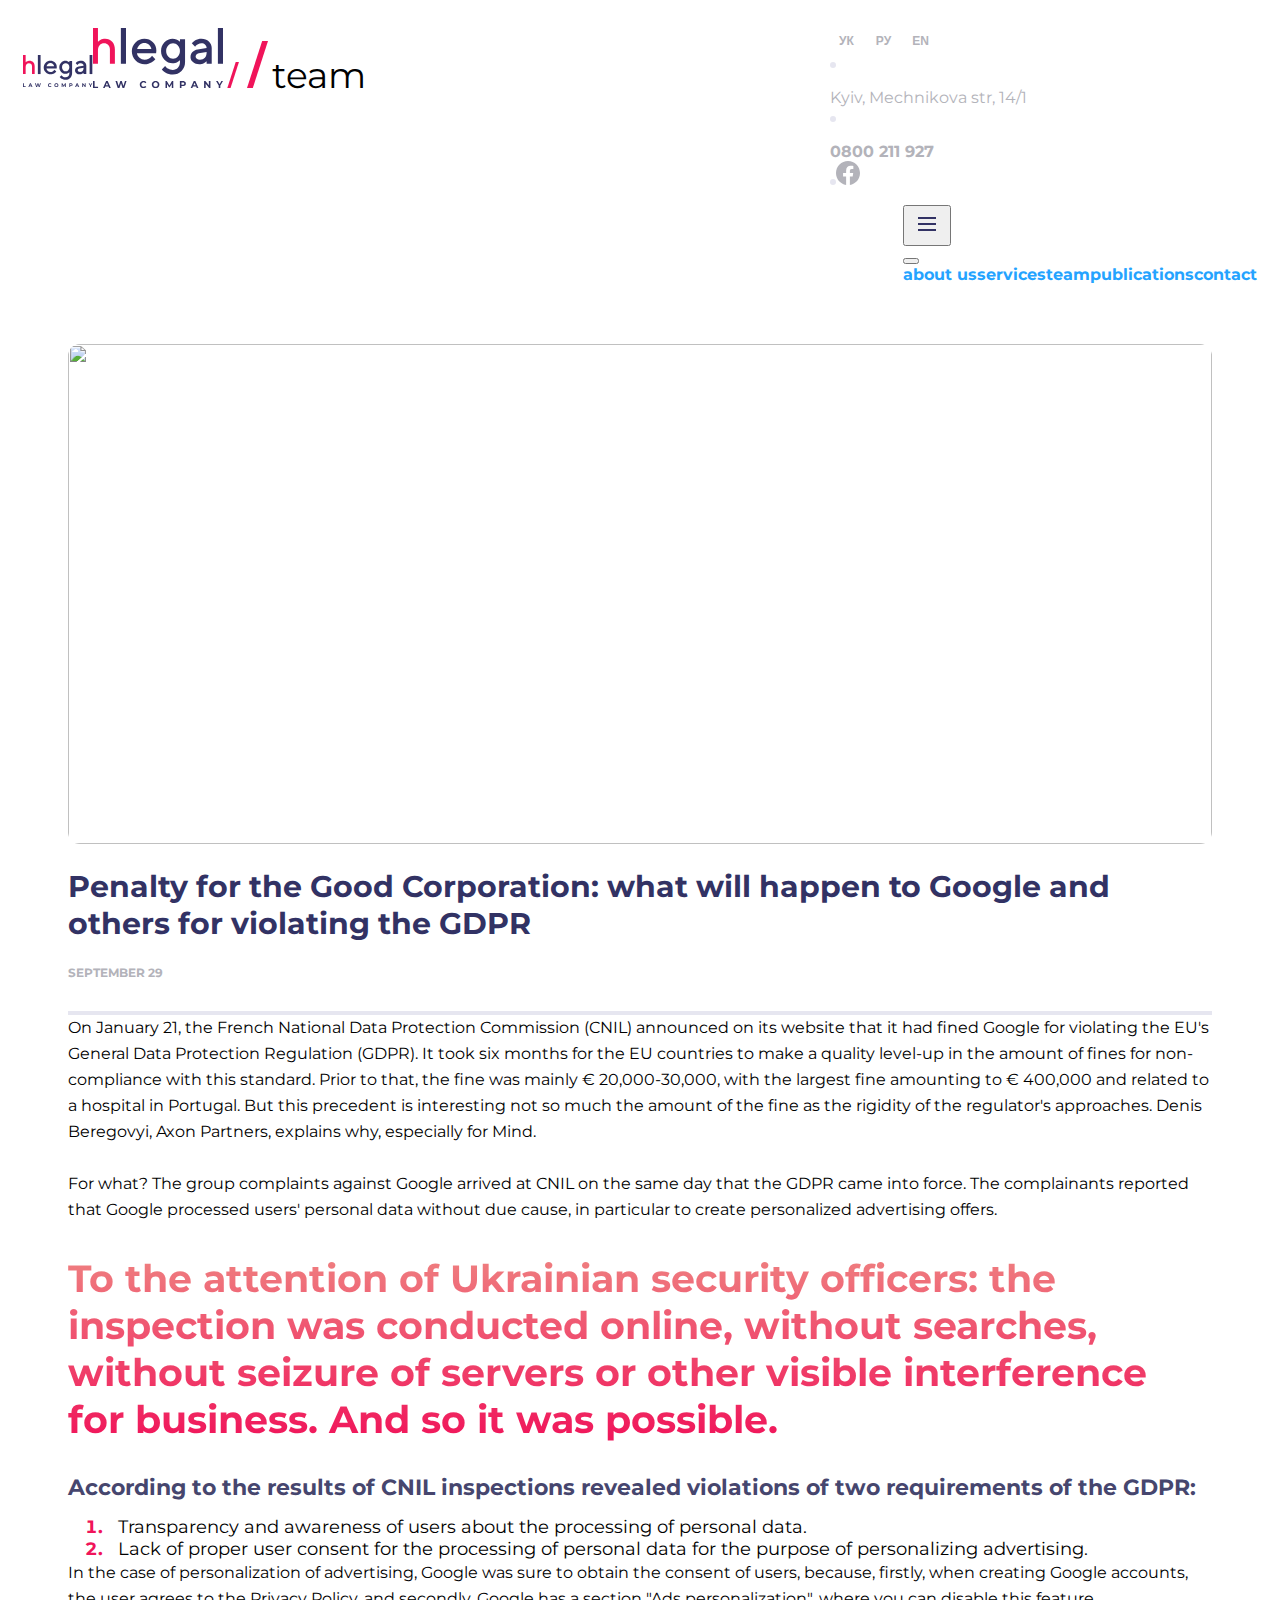
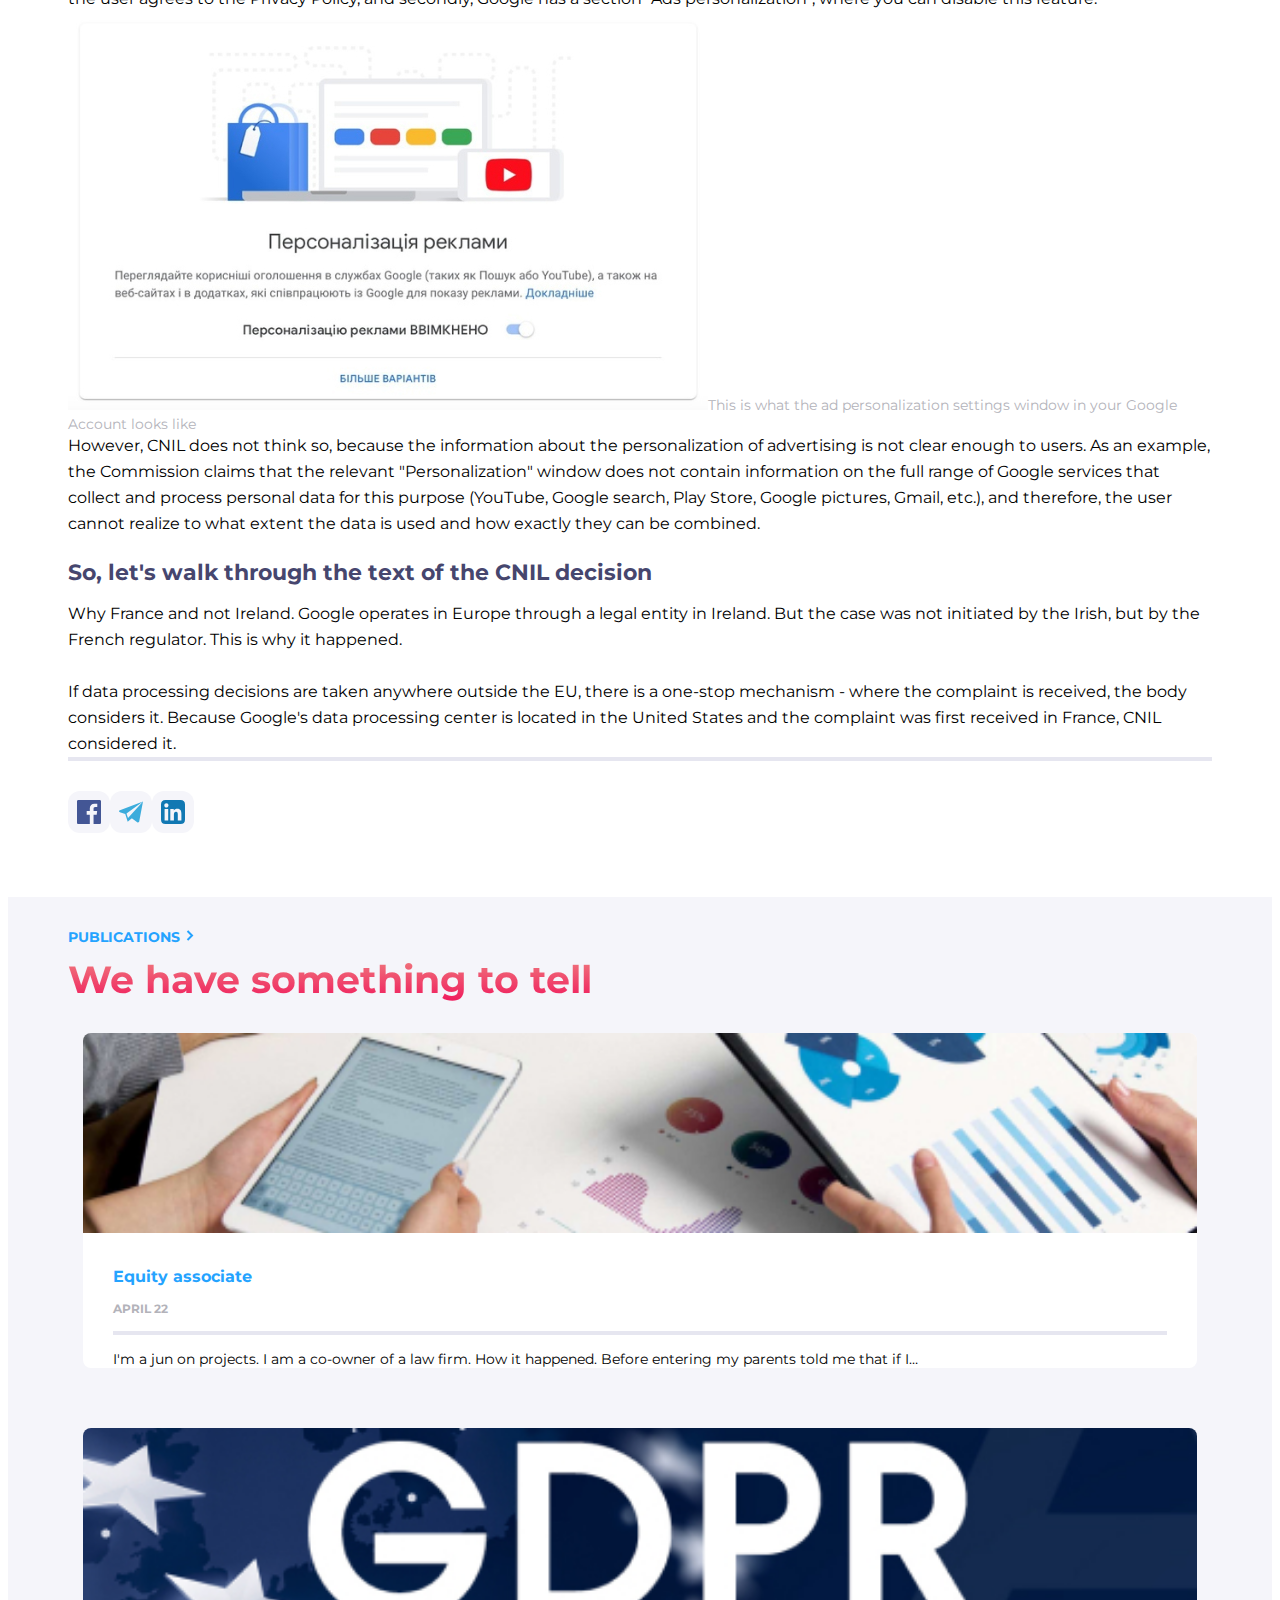
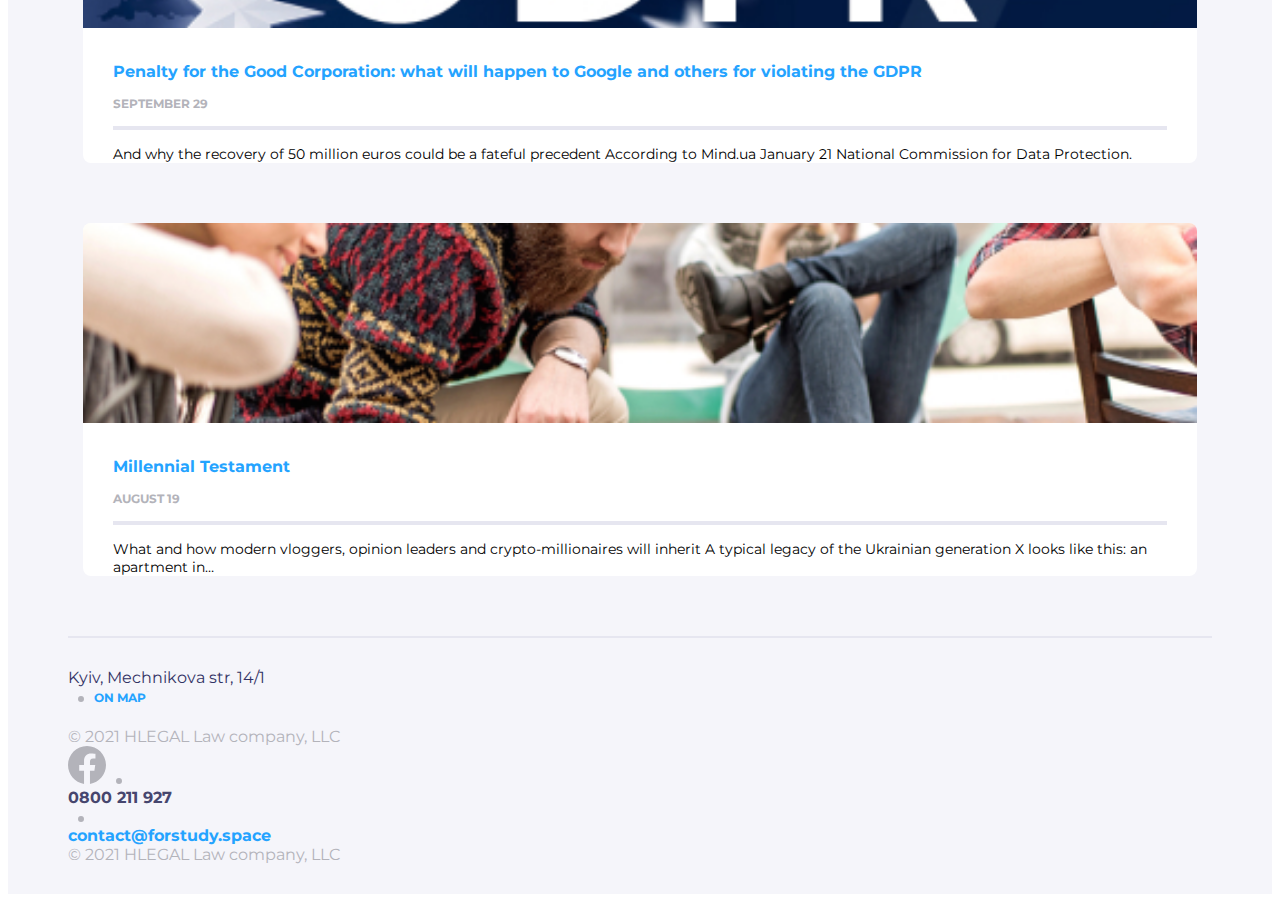
==== pages/publications_entry.html @ 4720d757 "1" ====
<!DOCTYPE html>
<html lang="en">
  <head>
    <meta charset="UTF-8">
    <meta http-equiv="X-UA-Compatible" content="IE=edge">
    <meta name="viewport" content="width=device-width, initial-scale=1.0">
    <title>Publications</title>
    <link href="https://cdn.jsdelivr.net/npm/bootstrap@5.3.0-alpha1/dist/css/bootstrap.min.css" rel="stylesheet" integrity="sha384-GLhlTQ8iRABdZLl6O3oVMWSktQOp6b7In1Zl3/Jr59b6EGGoI1aFkw7cmDA6j6gD" crossorigin="anonymous">
    <link rel="stylesheet" href="../styles/publications.min.css">
  </head>
  <body>
    <header class="main-section__header">
      <div class="container-header">
        <div class="header-grid">
          <div class="header-grid__logo d-flex align-items-start"><a href="../index.html"> <img class="d-md-none" src="../assets/header/svg/Logo_bright-small.svg" alt=""><img class="d-none d-md-block" src="../assets/header/svg/Logo_bright.svg" alt=""></a><img class="main-section__header-slash d-md-none" src="../assets/header/svg/Slash_small.svg" alt=""><img class="main-section__header-slash d-none d-md-block" src="../assets/header/svg/Slash.svg" alt=""><span class="header-current">team</span></div>
          <div class="header-grid__info d-flex align-items-center justify-content-between justify-content-md-center">
            <div class="button-container">
              <button class="lang_type">Ук</button>
              <button class="lang_type">Ру</button>
              <button class="lang_type">En</button>
            </div><span class="dot-separator d-none d-md-inline-block"></span>
            <p class="adress d-none d-md-inline-block">Kyiv, Mechnikova str, 14/1</p><span class="dot-separator d-none d-md-inline-block"></span>
            <p class="telephone">0800 211 927</p><span class="dot-separator d-none d-md-inline-block"></span><a class="fb-link d-none d-md-inline-block" href="#">
              <svg width="24" height="24" viewbox="0 0 24 24" fill="none" xmlns="http://www.w3.org/2000/svg">
                <g clip-path="url(#clip0_22721_6686)">
                  <path class="fb-link__hover" d="M24 12.0733C24 5.40541 18.6274 0 12 0C5.37258 0 0 5.40541 0 12.0733C0 18.0995 4.38823 23.0943 10.125 24V15.5633H7.07813V12.0733H10.125V9.41343C10.125 6.38755 11.9165 4.71615 14.6576 4.71615C15.9705 4.71615 17.3438 4.95195 17.3438 4.95195V7.92313H15.8306C14.3399 7.92313 13.875 8.85379 13.875 9.80857V12.0733H17.2031L16.6711 15.5633H13.875V24C19.6118 23.0943 24 18.0995 24 12.0733Z" fill="#B3B3BA"></path>
                </g>
                <defs>
                  <clippath id="clip0_22721_6686">
                    <rect width="24" height="24" fill="white"></rect>
                  </clippath>
                </defs>
              </svg></a>
          </div>
          <nav class="header-grid__nav d-flex justify-content-md-start">
            <button class="btn d-md-none" type="button" data-bs-toggle="offcanvas" data-bs-target="#offcanvasResponsive" aria-controls="offcanvasResponsive"><img class="hamburger-button" src="../assets/header/svg/Hamburger.svg" alt=""></button>
            <div class="offcanvas-md offcanvas-bottom offcanvas-styling" id="offcanvasResponsive" tabindex="-1" aria-labelledby="offcanvasResponsiveLabel">
              <div class="offcanvas-header justify-content-end">
                <button class="btn-close" type="button" data-bs-dismiss="offcanvas" data-bs-target="#offcanvasResponsive" aria-label="Close"></button>
              </div>
              <div class="offcanvas-body d-flex flex-column flex-md-row offcanvas-styling__body"><a class="nav-bar__link" href="./about.html">about us</a><a class="nav-bar__link" href="./services.html">services</a><a class="nav-bar__link" href="./team.html">team</a><a class="nav-bar__link" href="./publications.html">publications</a><a class="nav-bar__link" href="./contact.html">contact</a></div>
            </div>
          </nav>
        </div>
      </div>
    </header>
    <main class="main-article d-flex flex-column align-items-center"><img class="main-article__img" src="../assets/publication_page/entry_page/img/cover.jpg" alt="">
      <div class="main-article__head">
        <h1 class="main-article__head-adaptive">Penalty for the Good Corporation: what will happen to Google and others for violating the GDPR</h1><span class="main-article__head-date">september 29</span>
      </div>
      <p class="p">On January 21, the French National Data Protection Commission (CNIL) announced on its website that it had fined Google for violating the EU's General Data Protection Regulation (GDPR). It took six months for the EU countries to make a quality level-up in the amount of fines for non-compliance with this standard. Prior to that, the fine was mainly € 20,000-30,000, with the largest fine amounting to € 400,000 and related to a hospital in Portugal. But this precedent is interesting not so much the amount of the fine as the rigidity of the regulator's approaches. Denis Beregovyi, Axon Partners, explains why, especially for Mind.<br><br>For what? The group complaints against Google arrived at CNIL on the same day that the GDPR came into force. The complainants reported that Google processed users' personal data without due cause, in particular to create personalized advertising offers.</p>
      <h2 class="h2 h-adaptive">To the attention of Ukrainian security officers: the inspection was conducted online, without searches, without seizure of servers or other visible interference for business. And so it was possible.</h2>
      <div class="w-100">
        <h3 class="main-article__pub-header">According to the results of CNIL inspections revealed violations of two requirements of the GDPR:</h3>
        <ol class="main-article__ol d-flex flex-column">
          <li>
            <p>Transparency and awareness of users about the processing of personal data.</p>
          </li>
          <li>
            <p>Lack of proper user consent for the processing of personal data for the purpose of personalizing advertising.</p>
          </li>
        </ol>
      </div>
      <p class="p">In the case of personalization of advertising, Google was sure to obtain the consent of users, because, firstly, when creating Google accounts, the user agrees to the Privacy Policy, and secondly, Google has a section "Ads personalization", where you can disable this feature.</p>
      <div class="d-flex flex-column align-items-center"><img class="img-fluid" src="../assets/publication_page/entry_page/img/Illustration.jpg" alt=""><span class="text-center main-article__img-subtxt">This is what the ad personalization settings window in your Google Account looks like</span></div>
      <p class="p">However, CNIL does not think so, because the information about the personalization of advertising is not clear enough to users. As an example, the Commission claims that the relevant "Personalization" window does not contain information on the full range of Google services that collect and process personal data for this purpose (YouTube, Google search, Play Store, Google pictures, Gmail, etc.), and therefore, the user cannot realize to what extent the data is used and how exactly they can be combined.</p>
      <div>
        <h3 class="main-article__pub-header">So, let's walk through the text of the CNIL decision</h3>
        <p class="p">Why France and not Ireland. Google operates in Europe through a legal entity in Ireland. But the case was not initiated by the Irish, but by the French regulator. This is why it happened.<br><br>If data processing decisions are taken anywhere outside the EU, there is a one-stop mechanism - where the complaint is received, the body considers it. Because Google's data processing center is located in the United States and the complaint was first received in France, CNIL considered it.</p>
      </div>
      <div class="d-flex flex-row justify-content-start w-100 main-article__social-links"><a href="#"> <img src="../assets/publication_page/entry_page/svg/fb_logo.svg" alt=""></a><a href="#"><img src="../assets/publication_page/entry_page/svg/tg_logo.svg" alt=""></a><a href="#"><img src="../assets/publication_page/entry_page/svg/in_logo.svg" alt=""></a></div>
    </main>
    <div class="grey-section">
      <div class="container publication-card__container"><a class="arrow-link" href="./publications.html">publications
          <svg width="12" height="13" viewbox="0 0 12 13" fill="none" xmlns="http://www.w3.org/2000/svg">
            <path class="arrow-hov" d="M3.5 2L8 6.5L3.5 11" stroke="#24A3FF" stroke-width="2"></path>
          </svg></a>
        <h2 class="h-adaptive h2 publication-header">We have something to tell</h2>
        <div class="row publication-card__row">
                  <div class="card publication-card col-12 col-md-6 col-lg-4">
                    <div class="publication-card__bcg"><img class="publication-card__img" src="../assets/publication_page/img/publication1.jpg" alt="">
                      <div class="publication-card__txt-container"><a class="publication-card__link" href="./publications_entry.html">Equity associate</a><span class="pubdate">April 22</span>
                        <p>I'm a jun on projects. I am a co-owner of a law firm. How it happened. Before entering my parents told me that if I…</p>
                      </div>
                    </div>
                  </div>
                  <div class="card publication-card col-12 col-md-6 col-lg-4">
                    <div class="publication-card__bcg"><img class="publication-card__img" src="../assets/publication_page/img/publication2.jpg" alt="">
                      <div class="publication-card__txt-container"><a class="publication-card__link" href="./publications_entry.html">Penalty for the Good Corporation: what will happen to Google and others for violating the GDPR</a><span class="pubdate">September 29</span>
                        <p>And why the recovery of 50 million euros could be a fateful precedent According to Mind.ua January 21 National Commission for Data Protection.</p>
                      </div>
                    </div>
                  </div>
                  <div class="card publication-card col-12 col-md-12 col-lg-4">
                    <div class="publication-card__bcg"><img class="publication-card__img" src="../assets/publication_page/img/publication3.jpg" alt="">
                      <div class="publication-card__txt-container"><a class="publication-card__link" href="./publications_entry.html">Millennial Testament</a><span class="pubdate">August 19</span>
                        <p>What and how modern vloggers, opinion leaders and crypto-millionaires will inherit A typical legacy of the Ukrainian generation X looks like this: an apartment in…</p>
                      </div>
                    </div>
                  </div>
        </div>
      </div>
      <footer class="footer__container">
        <div class="footer_border">
          <div class="d-flex justify-content-center justify-content-md-between">
            <div class="footer__box1 d-flex flex-column flex-md-row align-items-center justify-content-center">
              <p class="adress footer__adress">Kyiv, Mechnikova str, 14/1</p><span class="dot-separator footer__separator d-none d-md-inline-block"></span><a class="footer__map-link">on map</a>
            </div>
            <div class="d-none d-md-block"><span class="footer__copyright d-none d-md-inline-block">© 2021 HLEGAL Law company, LLC</span></div>
          </div>
          <div class="d-flex flex-column flex-md-row justify-content-center justify-content-md-start align-items-center"><a class="fb-link d-inline-block" href="#">
              <svg width="38" height="38" viewbox="0 0 24 24" fill="none" xmlns="http://www.w3.org/2000/svg">
                <g clip-path="url(#clip0_22721_6686)">
                  <path class="fb-link__hover" d="M24 12.0733C24 5.40541 18.6274 0 12 0C5.37258 0 0 5.40541 0 12.0733C0 18.0995 4.38823 23.0943 10.125 24V15.5633H7.07813V12.0733H10.125V9.41343C10.125 6.38755 11.9165 4.71615 14.6576 4.71615C15.9705 4.71615 17.3438 4.95195 17.3438 4.95195V7.92313H15.8306C14.3399 7.92313 13.875 8.85379 13.875 9.80857V12.0733H17.2031L16.6711 15.5633H13.875V24C19.6118 23.0943 24 18.0995 24 12.0733Z" fill="#B3B3BA"></path>
                </g>
                <defs>
                  <clippath id="clip0_22721_6686">
                    <rect width="38" height="38" fill="white"></rect>
                  </clippath>
                </defs>
              </svg></a><span class="dot-separator footer__separator d-none d-md-inline-block"></span>
            <p class="telephone footer__telephone d-inline-block">0800 211 927</p><span class="dot-separator footer__separator d-none d-md-inline-block"></span>
            <p class="footer__mail d-inline-block">contact@forstudy.space</p><span class="footer__copyright footer__copyright__bottom d-md-none d-inline-block">© 2021 HLEGAL Law company, LLC  </span>
          </div>
        </div>
      </footer>
    </div>
    <script src="https://cdn.jsdelivr.net/npm/bootstrap@5.3.0-alpha1/dist/js/bootstrap.bundle.min.js" integrity="sha384-w76AqPfDkMBDXo30jS1Sgez6pr3x5MlQ1ZAGC+nuZB+EYdgRZgiwxhTBTkF7CXvN" crossorigin="anonymous"></script>
  </body>
</html>
---- styles/publications.min.css ----
@import"https://fonts.googleapis.com/css2?family=Montserrat:wght@400;700&display=swap";body{font-family:"Montserrat",sans-serif}.p{font-weight:400;font-size:16px;line-height:26px}a{display:inline-block;cursor:pointer}.hero{font-size:38px;font-weight:700;color:linear-gradient(90.13deg, #F0145A 0.84%, #EF8080 99.96%);line-height:37px}@media screen and (max-width: 768px){.hero{font-size:30px;line-height:37px}}.legal-solution{font-size:38px;color:#fff}.main-section__head{font-size:38px;font-weight:700;color:#fff;text-align:center}.adress{color:#fff;font-weight:400;font-size:16px}@media screen and (min-width: 1024px){.adress{color:#b3b3ba}}.telephone{color:#fff;font-weight:700;font-size:16px}.header-current{font-weight:400;font-size:20px;color:#fff}@media screen and (min-width: 768px){.header-current{font-size:36px}}.h-adaptive{font-weight:700;font-size:30px}@media screen and (min-width: 768px){.h-adaptive{font-size:38px}}.arrow-link{color:#24a3ff;text-decoration:none;font-weight:700;font-size:14px;text-transform:uppercase}.arrow-link:hover{color:#f0145a}.h4{font-weight:700;font-size:16px}.h2{background:-webkit-linear-gradient(90.13deg, #F0145A 0.84%, #EF8080 99.96%);-webkit-background-clip:text;-webkit-text-fill-color:rgba(0,0,0,0);background-clip:text}.h3{font-weight:700;font-size:22px}.txt-adaptive{font-weight:700;font-size:30px}@media screen and (min-width: 768px){.txt-adaptive{font-size:38px}}.gradient-txt{background:-webkit-linear-gradient(90.13deg, #F0145A 0.84%, #EF8080 99.96%);-webkit-background-clip:text;-webkit-text-fill-color:rgba(0,0,0,0);background-clip:text}.h5{font-weight:700;font-size:14px}.p-services{font-size:19px;font-weight:400;line-height:30px;text-align:center}.contact-txt{font-size:21px;font-weight:400}.grey-section{background-color:#f5f5fa}.container-header,.main-section__header{max-width:1600px;width:100%;margin:0 auto}@media screen and (min-width: 768px){.container-header{padding:20px 15px 0}}.header-grid__info{padding:0 15px}@media screen and (min-width: 768px){.header-grid__info{padding:0 0 0 0}}.offcanvas-styling{border-radius:12px 12px 0 0;margin:0 8px}@media screen and (min-width: 768px){.offcanvas-styling{margin:0 0 0 0}}.offcanvas-styling__body{gap:15px}.offcanvas-md{--bs-offcanvas-height: fit-content}.hamburger-button{border-radius:8px;transition:all .5s ease}.hamburger-button:active{background-color:#e6e6f0;opacity:.75}.nav-bar__link{text-align:center;text-decoration:none;color:#24a3ff;padding:0 0 0 0;font-weight:700;font-size:16px}.nav-bar__link:hover{text-decoration:underline 2px solid #24a3ff}@media screen and (max-width: 768px){.nav-bar__link{background-color:#f5f5fa;color:#24a3ff;border-radius:12px;text-decoration:none;padding:9.5px 0;font-size:24px}.nav-bar__link:hover{text-decoration:none}}.dot-separator{display:inline-block;width:4px;height:4px;border-radius:50%;color:#e6e6f0;background-color:#e6e6f0;border:3px solid}.fb-link:hover .fb-link__hover{fill:#f0145a;transition:all .5s ease}.lang_type{text-transform:uppercase;color:#b3b3ba;font-weight:700;font-size:12px;display:inline-block;width:33px;height:25px;border-radius:8px;padding:5px 7px;background-color:rgba(0,0,0,0);border:none}.lang_type:active{background-color:#f0145a;color:#fff}.lang_type:hover{background-color:#f5f5fa}.header-grid__info>p{margin-bottom:0}.header-grid{display:grid;width:100%;grid-template-areas:"info info" "logo nav";justify-content:space-between}.header-grid__logo{grid-area:logo;padding-left:15px;padding-top:15px}.header-grid__logo>.header-current{color:#000}@media screen and (min-width: 768px){.header-grid__logo{padding:30px 0}}@media screen and (min-width: 1024px){.header-grid__logo{padding:0 0 0 0}}.header-grid__info{grid-area:info;background-color:#f5f5fa;gap:6px}@media screen and (min-width: 768px){.header-grid__info{background-color:rgba(0,0,0,0)}}.header-grid__info>.adress{color:#b3b3ba}.header-grid__nav{grid-area:nav;max-width:fit-content}@media screen and (min-width: 1024px){.header-grid__nav{margin-left:73px;margin-top:16px}}@media screen and (min-width: 768px){.header-grid{grid-template-areas:"info" "logo" "nav"}}@media screen and (min-width: 1024px){.header-grid{grid-template-areas:"logo info" "logo nav"}}.telephone{color:#b3b3ba;font-weight:700;font-size:16px}.main-section__header-slash{margin:0 4px}*{box-sizing:border-box}.card-img{width:92px;height:92px}.card{background-color:rgba(0,0,0,0);border:none}.card__head{margin:30px 0 15px 0;color:#24a3ff;text-decoration:none}.card__head:hover{color:#f0145a}.card__img{width:92px;height:92px}.card__txt{margin-bottom:30px;color:#fff;font-weight:400;font-size:16px}@media screen and (min-width: 768px){.card__txt{margin-bottom:60px}}.logo-card__blue{background-color:#1c4280}@media screen and (min-width: 1720px){.logo-card__blue{border-radius:12px 0 0 0}}.logo-card__darkblue{background-color:#143646}.logo-card__orange{background-color:#fd9339}.logo-card__purple{background-color:#9e4dc3}@media screen and (min-width: 1720px){.logo-card__purple{border-radius:0 12px 0 0}}.logo-card__grey{background-color:#e2e2e4}.logo-card__red{background-color:#c71c36}.logo-card__lightblue{background-color:#dcf3f9}.logo-card__grey2{background-color:#eaeaea}@media screen and (min-width: 1720px){.logo-card__grey2{border-radius:0 0 0 12px}}.logo-card__darkpurple{background-color:#282240}.logo-card__darkblue2{background-color:#1d4568}.logo-card__black{background-color:#000}@media screen and (min-width: 1720px){.logo-card__black{border-radius:0 0 12px 0}}.img-container{min-height:120px}.logo__container{margin:0 auto;max-width:1720px}.row-border{max-width:100vw}@media screen and (min-width: 1720px){.row-border{margin-bottom:60px}}.logo__header{text-transform:uppercase;color:#323264;margin-bottom:30px}.publication-card{border-radius:8px;padding:0 15px 30px}.publication-card__img{max-height:200px;object-fit:cover;border-radius:8px 8px 0 0;width:100%}.publication-card__container{max-width:1600px;padding:0 30px;margin:0 auto}@media screen and (min-width: 768px){.publication-card__container{padding:0 60px}}.publication-card__bcg{background-color:#fff;border-radius:8px;height:100%}.publication-card__link{margin:30px 0 0 0;color:#24a3ff;font-size:16px;font-weight:700;text-decoration:none}.publication-card__link:hover{color:#f0145a}.publication-card__link-noimg{margin-top:0}.publication-card__txt-container{margin:0 30px}.publication-card__txt-container>.pubdate{padding:15px 0;display:block;border-bottom:4px solid #e6e6f0;margin-bottom:15px;color:#b3b3ba;text-transform:uppercase;font-weight:700;font-size:12px}.publication-card__txt-container>p{font-size:14px;font-weight:400;color:#000;margin-bottom:30px}.publication-header{margin:5px 0 30px 0}@media screen and (min-width: 768px){.publication-header{margin:10px 0 30px 0}}.recommended{background-color:#f5f5fa;padding:30px 0}.button-more{background-color:#24a3ff;box-shadow:0px 0px 20px rgba(36,163,255,.5);border-radius:12px;border:none;margin-bottom:60px;padding:18px 30px;color:#fff;text-decoration:none}.container-header-box{padding-bottom:10px}@media screen and (min-width: 768px){.container-header-box{padding-bottom:30px}}.main-article{max-width:1390px;padding:0 30px;width:100%;margin:30px auto 60px;gap:30px}@media screen and (min-width: 768px){.main-article{margin:60px auto;padding:0 60px}}.main-article p{margin:0 0 0 0}.main-article__pub-header{color:#46466e;font-size:16px;font-weight:700;margin-bottom:15px}@media screen and (min-width: 768px){.main-article__pub-header{font-size:22px}}.main-article__head{padding-bottom:30px;border-bottom:4px solid #e6e6f0}.main-article__head-adaptive{font-weight:700;font-size:20px;color:#323264}@media screen and (min-width: 768px){.main-article__head-adaptive{font-size:30px}}.main-article__head-date{font-weight:700;font-size:12px;color:#b3b3ba;text-transform:uppercase}.main-article__img{border-radius:12px;object-fit:cover;width:100%;height:auto}@media screen and (min-width: 320px){.main-article__img{height:300px}}@media screen and (min-width: 768px){.main-article__img{height:500px}}.main-article__img-subtxt{font-size:14px;color:#b3b3ba;margin-top:15px}.main-article__ol{padding-left:40px;margin:0 0 0 0;gap:15px}.main-article__ol p{margin-left:10px;font-size:18px}.main-article__ol>li::marker{color:#f0145a;font-weight:700;font-size:18px}.main-article__social-links{gap:10px;padding-top:30px;border-top:4px solid #e6e6f0}.grey-section{background-color:#f5f5fa;padding-top:30px}.footer_border{border-top:2px solid #e6e6f0;padding-top:30px}.footer__container{max-width:1600px;width:100%;padding:30px 0;margin:0 auto;padding:0 30px 30px}@media screen and (min-width: 768px){.footer__container{padding:0 60px 30px}}.footer__adress{margin-bottom:10px;color:#323264}@media screen and (min-width: 768px){.footer__adress{margin:0 0 0 0}}.footer__separator{color:#b3b3ba;margin:0 10px}.footer__telephone{color:#46466e;margin:10px 0}@media screen and (min-width: 768px){.footer__telephone{margin:0 0 0 0}}.footer__mail{color:#24a3ff;font-size:16px;font-weight:700;margin:0 0 0 0}.footer__copyright{color:#b3b3ba;font-size:16px;font-weight:400}.footer__copyright__bottom{margin-top:30px}.footer__map-link{color:#24a3ff;font-size:12px;font-weight:700;text-transform:uppercase;text-decoration:none;transition:all .3s ease}.footer__map-link:hover{color:#f0145a}.footer__box1{margin-bottom:21px}
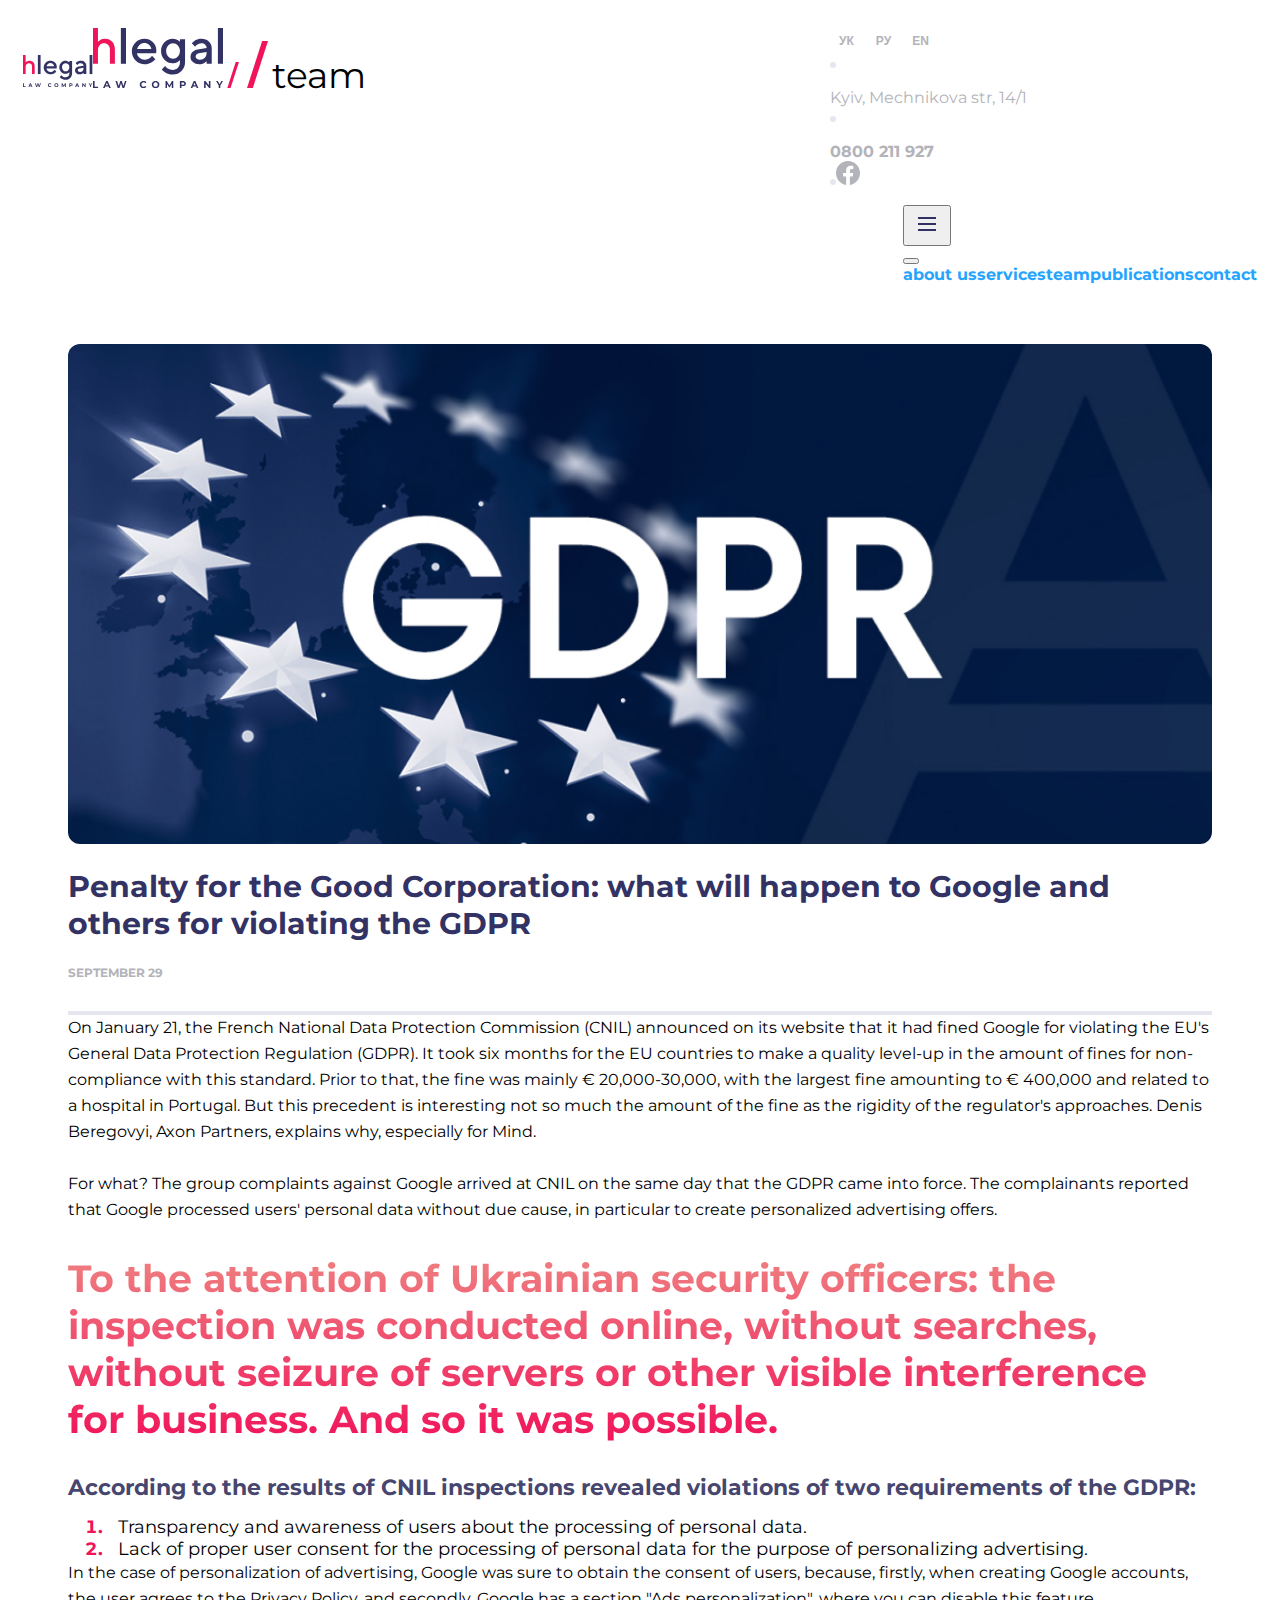
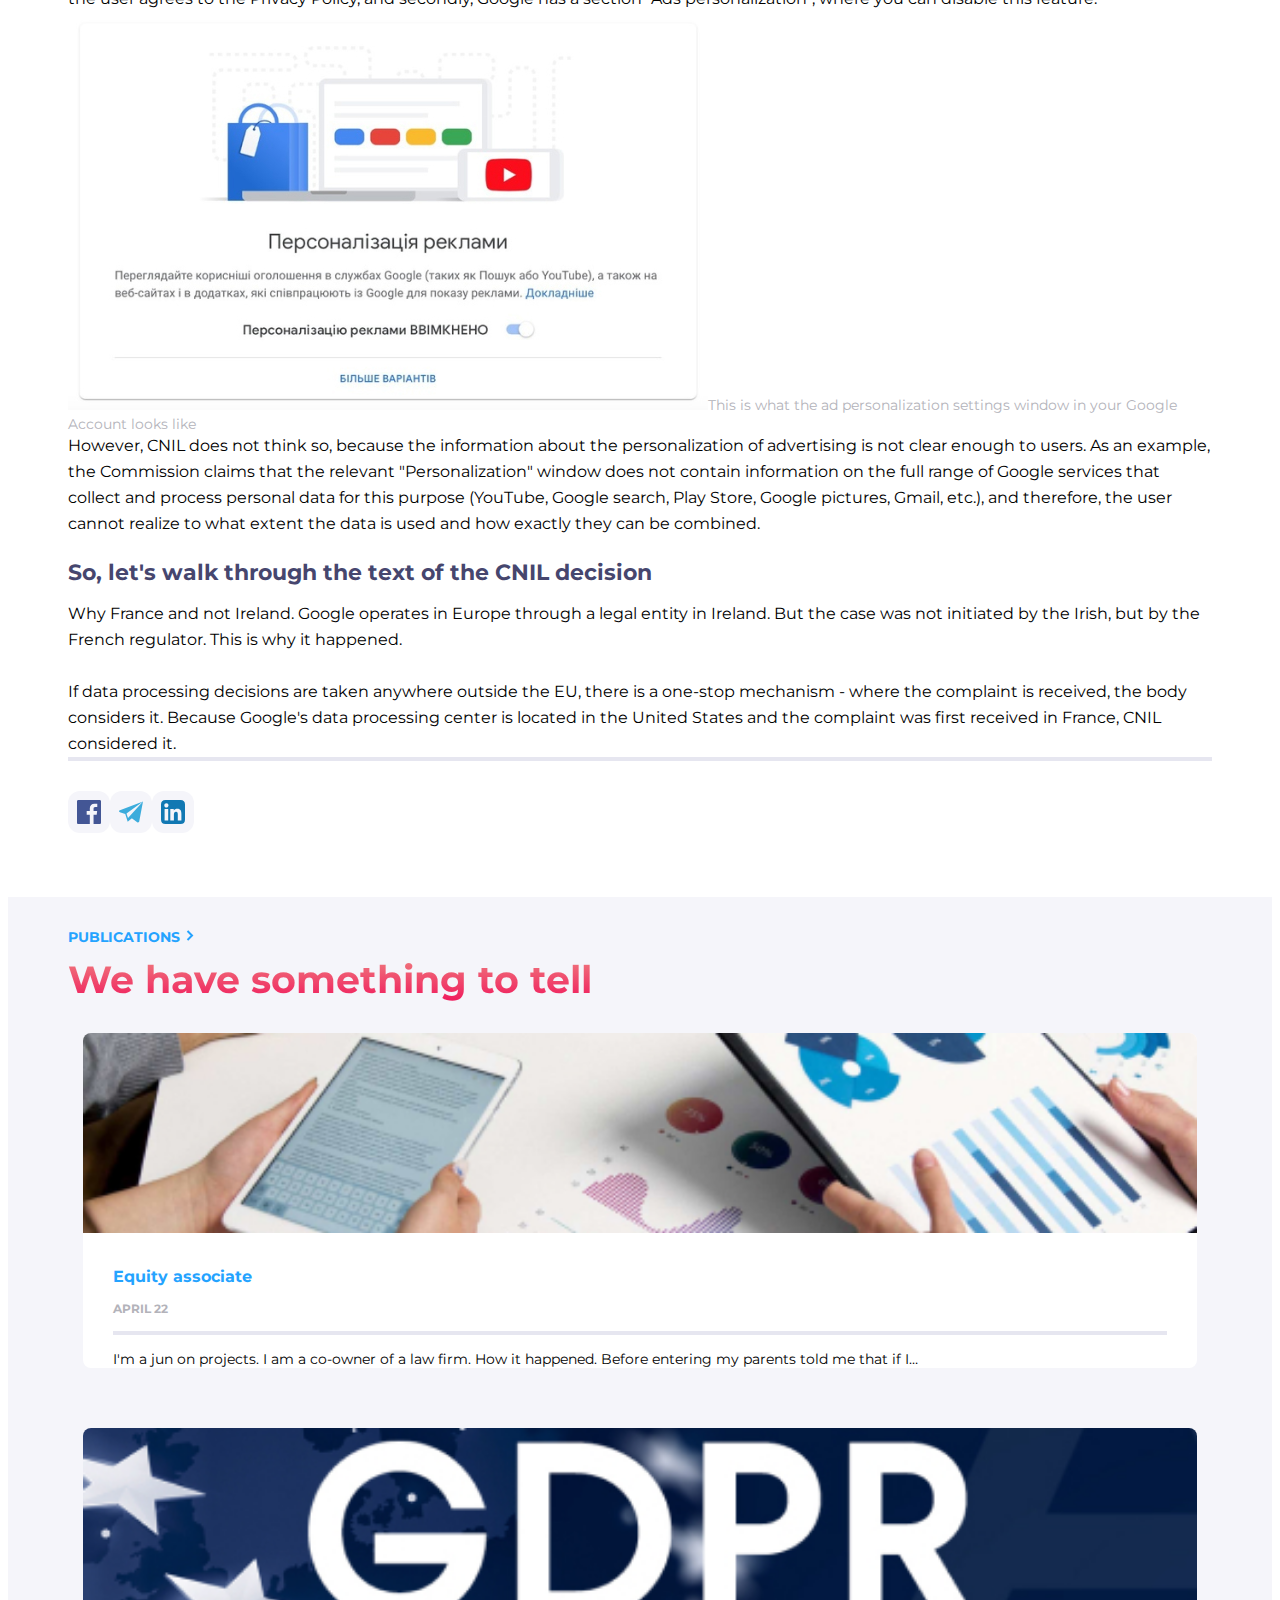
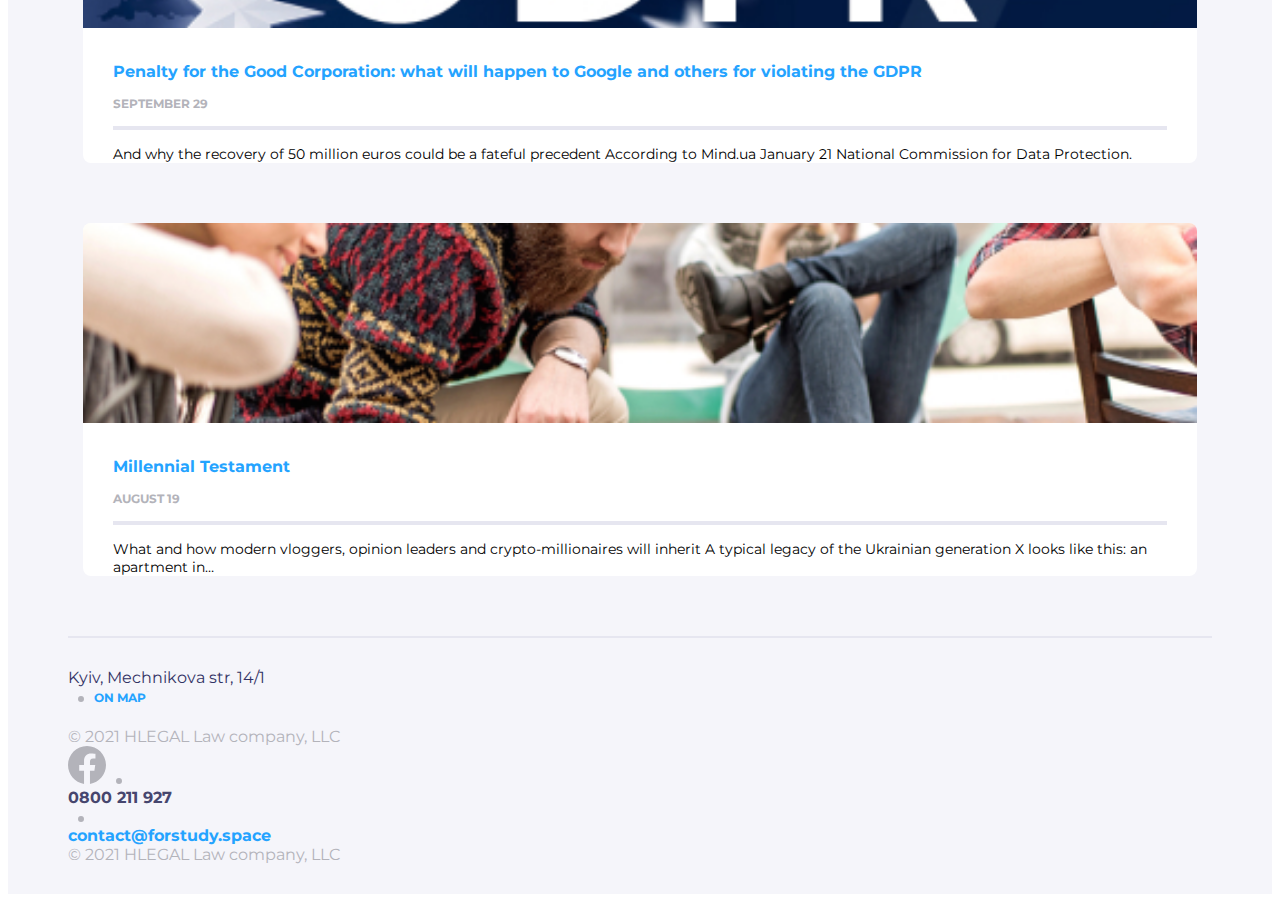
==== commit 2937a7c6: "Update publications_entry.html" ====
--- a/pages/publications_entry.html
+++ b/pages/publications_entry.html
@@ -44,7 +44,7 @@
         </div>
       </div>
     </header>
-    <main class="main-article d-flex flex-column align-items-center"><img class="main-article__img" src="../assets/publication_page/entry_page/img/cover.jpg" alt="">
+    <main class="main-article d-flex flex-column align-items-center"><img class="main-article__img" src="../assets/publication_page/entry_page/img/Cover.jpg" alt="">
       <div class="main-article__head">
         <h1 class="main-article__head-adaptive">Penalty for the Good Corporation: what will happen to Google and others for violating the GDPR</h1><span class="main-article__head-date">september 29</span>
       </div>
@@ -127,4 +127,4 @@
     </div>
     <script src="https://cdn.jsdelivr.net/npm/bootstrap@5.3.0-alpha1/dist/js/bootstrap.bundle.min.js" integrity="sha384-w76AqPfDkMBDXo30jS1Sgez6pr3x5MlQ1ZAGC+nuZB+EYdgRZgiwxhTBTkF7CXvN" crossorigin="anonymous"></script>
   </body>
-</html>+</html>
--- a/styles/publications.min.css
+++ b/styles/publications.min.css
@@ -1 +1 @@
-@import"https://fonts.googleapis.com/css2?family=Montserrat:wght@400;700&display=swap";body{font-family:"Montserrat",sans-serif}.p{font-weight:400;font-size:16px;line-height:26px}a{display:inline-block;cursor:pointer}.hero{font-size:38px;font-weight:700;color:linear-gradient(90.13deg, #F0145A 0.84%, #EF8080 99.96%);line-height:37px}@media screen and (max-width: 768px){.hero{font-size:30px;line-height:37px}}.legal-solution{font-size:38px;color:#fff}.main-section__head{font-size:38px;font-weight:700;color:#fff;text-align:center}.adress{color:#fff;font-weight:400;font-size:16px}@media screen and (min-width: 1024px){.adress{color:#b3b3ba}}.telephone{color:#fff;font-weight:700;font-size:16px}.header-current{font-weight:400;font-size:20px;color:#fff}@media screen and (min-width: 768px){.header-current{font-size:36px}}.h-adaptive{font-weight:700;font-size:30px}@media screen and (min-width: 768px){.h-adaptive{font-size:38px}}.arrow-link{color:#24a3ff;text-decoration:none;font-weight:700;font-size:14px;text-transform:uppercase}.arrow-link:hover{color:#f0145a}.h4{font-weight:700;font-size:16px}.h2{background:-webkit-linear-gradient(90.13deg, #F0145A 0.84%, #EF8080 99.96%);-webkit-background-clip:text;-webkit-text-fill-color:rgba(0,0,0,0);background-clip:text}.h3{font-weight:700;font-size:22px}.txt-adaptive{font-weight:700;font-size:30px}@media screen and (min-width: 768px){.txt-adaptive{font-size:38px}}.gradient-txt{background:-webkit-linear-gradient(90.13deg, #F0145A 0.84%, #EF8080 99.96%);-webkit-background-clip:text;-webkit-text-fill-color:rgba(0,0,0,0);background-clip:text}.h5{font-weight:700;font-size:14px}.p-services{font-size:19px;font-weight:400;line-height:30px;text-align:center}.contact-txt{font-size:21px;font-weight:400}.grey-section{background-color:#f5f5fa}.container-header,.main-section__header{max-width:1600px;width:100%;margin:0 auto}@media screen and (min-width: 768px){.container-header{padding:20px 15px 0}}.header-grid__info{padding:0 15px}@media screen and (min-width: 768px){.header-grid__info{padding:0 0 0 0}}.offcanvas-styling{border-radius:12px 12px 0 0;margin:0 8px}@media screen and (min-width: 768px){.offcanvas-styling{margin:0 0 0 0}}.offcanvas-styling__body{gap:15px}.offcanvas-md{--bs-offcanvas-height: fit-content}.hamburger-button{border-radius:8px;transition:all .5s ease}.hamburger-button:active{background-color:#e6e6f0;opacity:.75}.nav-bar__link{text-align:center;text-decoration:none;color:#24a3ff;padding:0 0 0 0;font-weight:700;font-size:16px}.nav-bar__link:hover{text-decoration:underline 2px solid #24a3ff}@media screen and (max-width: 768px){.nav-bar__link{background-color:#f5f5fa;color:#24a3ff;border-radius:12px;text-decoration:none;padding:9.5px 0;font-size:24px}.nav-bar__link:hover{text-decoration:none}}.dot-separator{display:inline-block;width:4px;height:4px;border-radius:50%;color:#e6e6f0;background-color:#e6e6f0;border:3px solid}.fb-link:hover .fb-link__hover{fill:#f0145a;transition:all .5s ease}.lang_type{text-transform:uppercase;color:#b3b3ba;font-weight:700;font-size:12px;display:inline-block;width:33px;height:25px;border-radius:8px;padding:5px 7px;background-color:rgba(0,0,0,0);border:none}.lang_type:active{background-color:#f0145a;color:#fff}.lang_type:hover{background-color:#f5f5fa}.header-grid__info>p{margin-bottom:0}.header-grid{display:grid;width:100%;grid-template-areas:"info info" "logo nav";justify-content:space-between}.header-grid__logo{grid-area:logo;padding-left:15px;padding-top:15px}.header-grid__logo>.header-current{color:#000}@media screen and (min-width: 768px){.header-grid__logo{padding:30px 0}}@media screen and (min-width: 1024px){.header-grid__logo{padding:0 0 0 0}}.header-grid__info{grid-area:info;background-color:#f5f5fa;gap:6px}@media screen and (min-width: 768px){.header-grid__info{background-color:rgba(0,0,0,0)}}.header-grid__info>.adress{color:#b3b3ba}.header-grid__nav{grid-area:nav;max-width:fit-content}@media screen and (min-width: 1024px){.header-grid__nav{margin-left:73px;margin-top:16px}}@media screen and (min-width: 768px){.header-grid{grid-template-areas:"info" "logo" "nav"}}@media screen and (min-width: 1024px){.header-grid{grid-template-areas:"logo info" "logo nav"}}.telephone{color:#b3b3ba;font-weight:700;font-size:16px}.main-section__header-slash{margin:0 4px}*{box-sizing:border-box}.card-img{width:92px;height:92px}.card{background-color:rgba(0,0,0,0);border:none}.card__head{margin:30px 0 15px 0;color:#24a3ff;text-decoration:none}.card__head:hover{color:#f0145a}.card__img{width:92px;height:92px}.card__txt{margin-bottom:30px;color:#fff;font-weight:400;font-size:16px}@media screen and (min-width: 768px){.card__txt{margin-bottom:60px}}.logo-card__blue{background-color:#1c4280}@media screen and (min-width: 1720px){.logo-card__blue{border-radius:12px 0 0 0}}.logo-card__darkblue{background-color:#143646}.logo-card__orange{background-color:#fd9339}.logo-card__purple{background-color:#9e4dc3}@media screen and (min-width: 1720px){.logo-card__purple{border-radius:0 12px 0 0}}.logo-card__grey{background-color:#e2e2e4}.logo-card__red{background-color:#c71c36}.logo-card__lightblue{background-color:#dcf3f9}.logo-card__grey2{background-color:#eaeaea}@media screen and (min-width: 1720px){.logo-card__grey2{border-radius:0 0 0 12px}}.logo-card__darkpurple{background-color:#282240}.logo-card__darkblue2{background-color:#1d4568}.logo-card__black{background-color:#000}@media screen and (min-width: 1720px){.logo-card__black{border-radius:0 0 12px 0}}.img-container{min-height:120px}.logo__container{margin:0 auto;max-width:1720px}.row-border{max-width:100vw}@media screen and (min-width: 1720px){.row-border{margin-bottom:60px}}.logo__header{text-transform:uppercase;color:#323264;margin-bottom:30px}.publication-card{border-radius:8px;padding:0 15px 30px}.publication-card__img{max-height:200px;object-fit:cover;border-radius:8px 8px 0 0;width:100%}.publication-card__container{max-width:1600px;padding:0 30px;margin:0 auto}@media screen and (min-width: 768px){.publication-card__container{padding:0 60px}}.publication-card__bcg{background-color:#fff;border-radius:8px;height:100%}.publication-card__link{margin:30px 0 0 0;color:#24a3ff;font-size:16px;font-weight:700;text-decoration:none}.publication-card__link:hover{color:#f0145a}.publication-card__link-noimg{margin-top:0}.publication-card__txt-container{margin:0 30px}.publication-card__txt-container>.pubdate{padding:15px 0;display:block;border-bottom:4px solid #e6e6f0;margin-bottom:15px;color:#b3b3ba;text-transform:uppercase;font-weight:700;font-size:12px}.publication-card__txt-container>p{font-size:14px;font-weight:400;color:#000;margin-bottom:30px}.publication-header{margin:5px 0 30px 0}@media screen and (min-width: 768px){.publication-header{margin:10px 0 30px 0}}.recommended{background-color:#f5f5fa;padding:30px 0}.button-more{background-color:#24a3ff;box-shadow:0px 0px 20px rgba(36,163,255,.5);border-radius:12px;border:none;margin-bottom:60px;padding:18px 30px;color:#fff;text-decoration:none}.container-header-box{padding-bottom:10px}@media screen and (min-width: 768px){.container-header-box{padding-bottom:30px}}.main-article{max-width:1390px;padding:0 30px;width:100%;margin:30px auto 60px;gap:30px}@media screen and (min-width: 768px){.main-article{margin:60px auto;padding:0 60px}}.main-article p{margin:0 0 0 0}.main-article__pub-header{color:#46466e;font-size:16px;font-weight:700;margin-bottom:15px}@media screen and (min-width: 768px){.main-article__pub-header{font-size:22px}}.main-article__head{padding-bottom:30px;border-bottom:4px solid #e6e6f0}.main-article__head-adaptive{font-weight:700;font-size:20px;color:#323264}@media screen and (min-width: 768px){.main-article__head-adaptive{font-size:30px}}.main-article__head-date{font-weight:700;font-size:12px;color:#b3b3ba;text-transform:uppercase}.main-article__img{border-radius:12px;object-fit:cover;width:100%;height:auto}@media screen and (min-width: 320px){.main-article__img{height:300px}}@media screen and (min-width: 768px){.main-article__img{height:500px}}.main-article__img-subtxt{font-size:14px;color:#b3b3ba;margin-top:15px}.main-article__ol{padding-left:40px;margin:0 0 0 0;gap:15px}.main-article__ol p{margin-left:10px;font-size:18px}.main-article__ol>li::marker{color:#f0145a;font-weight:700;font-size:18px}.main-article__social-links{gap:10px;padding-top:30px;border-top:4px solid #e6e6f0}.grey-section{background-color:#f5f5fa;padding-top:30px}.footer_border{border-top:2px solid #e6e6f0;padding-top:30px}.footer__container{max-width:1600px;width:100%;padding:30px 0;margin:0 auto;padding:0 30px 30px}@media screen and (min-width: 768px){.footer__container{padding:0 60px 30px}}.footer__adress{margin-bottom:10px;color:#323264}@media screen and (min-width: 768px){.footer__adress{margin:0 0 0 0}}.footer__separator{color:#b3b3ba;margin:0 10px}.footer__telephone{color:#46466e;margin:10px 0}@media screen and (min-width: 768px){.footer__telephone{margin:0 0 0 0}}.footer__mail{color:#24a3ff;font-size:16px;font-weight:700;margin:0 0 0 0}.footer__copyright{color:#b3b3ba;font-size:16px;font-weight:400}.footer__copyright__bottom{margin-top:30px}.footer__map-link{color:#24a3ff;font-size:12px;font-weight:700;text-transform:uppercase;text-decoration:none;transition:all .3s ease}.footer__map-link:hover{color:#f0145a}.footer__box1{margin-bottom:21px}+@import"https://fonts.googleapis.com/css2?family=Montserrat:wght@400;700&display=swap";body{font-family:"Montserrat",sans-serif}.p{font-weight:400;font-size:16px;line-height:26px}a{display:inline-block;cursor:pointer}.hero{font-size:38px;font-weight:700;color:linear-gradient(90.13deg, #F0145A 0.84%, #EF8080 99.96%);line-height:37px}@media screen and (max-width: 768px){.hero{font-size:30px;line-height:37px}}.legal-solution{font-size:38px;color:#fff}.main-section__head{font-size:38px;font-weight:700;color:#fff;text-align:center}.adress{color:#fff;font-weight:400;font-size:16px}@media screen and (min-width: 1024px){.adress{color:#b3b3ba}}.telephone{color:#fff;font-weight:700;font-size:16px}.header-current{font-weight:400;font-size:20px;color:#fff}@media screen and (min-width: 768px){.header-current{font-size:36px}}.h-adaptive{font-weight:700;font-size:30px}@media screen and (min-width: 768px){.h-adaptive{font-size:38px}}.arrow-link{color:#24a3ff;text-decoration:none;font-weight:700;font-size:14px;text-transform:uppercase}.arrow-link:hover{color:#f0145a}.h4{font-weight:700;font-size:16px}.h2{background:-webkit-linear-gradient(90.13deg, #F0145A 0.84%, #EF8080 99.96%);-webkit-background-clip:text;-webkit-text-fill-color:rgba(0,0,0,0);background-clip:text}.h3{font-weight:700;font-size:22px}.txt-adaptive{font-weight:700;font-size:30px}@media screen and (min-width: 768px){.txt-adaptive{font-size:38px}}.gradient-txt{background:-webkit-linear-gradient(90.13deg, #F0145A 0.84%, #EF8080 99.96%);-webkit-background-clip:text;-webkit-text-fill-color:rgba(0,0,0,0);background-clip:text}.h5{font-weight:700;font-size:14px}.p-services{font-size:19px;font-weight:400;line-height:30px;text-align:center}.contact-txt{font-size:21px;font-weight:400}.grey-section{background-color:#f5f5fa}.container-header,.main-section__header{max-width:1600px;width:100%;margin:0 auto}@media screen and (min-width: 768px){.container-header{padding:20px 15px 0}}.header-grid__info{padding:0 15px}@media screen and (min-width: 768px){.header-grid__info{padding:0 0 0 0}}.offcanvas-styling{border-radius:12px 12px 0 0;margin:0 8px}@media screen and (min-width: 768px){.offcanvas-styling{margin:0 0 0 0}}.offcanvas-styling__body{gap:15px}.offcanvas-md{--bs-offcanvas-height: fit-content}.hamburger-button{border-radius:8px;transition:all .5s ease}.hamburger-button:active{background-color:#e6e6f0;opacity:.75}.nav-bar__link{text-align:center;text-decoration:none;color:#24a3ff;padding:0 0 0 0;font-weight:700;font-size:16px}.nav-bar__link:hover{text-decoration:underline 2px solid #24a3ff}@media screen and (max-width: 768px){.nav-bar__link{background-color:#f5f5fa;color:#24a3ff;border-radius:12px;text-decoration:none;padding:9.5px 0;font-size:24px}.nav-bar__link:hover{text-decoration:none}}.dot-separator{display:inline-block;width:4px;height:4px;border-radius:50%;color:#e6e6f0;background-color:#e6e6f0;border:3px solid}.fb-link:hover .fb-link__hover{fill:#f0145a;transition:all .5s ease}.lang_type{text-transform:uppercase;color:#b3b3ba;font-weight:700;font-size:12px;display:inline-block;width:33px;height:25px;border-radius:8px;padding:5px 7px;background-color:rgba(0,0,0,0);border:none}.lang_type:active{background-color:#f0145a;color:#fff}.lang_type:hover{background-color:#f5f5fa}.header-grid__info>p{margin-bottom:0}.header-grid{display:grid;width:100%;grid-template-areas:"info info" "logo nav";justify-content:space-between}.header-grid__logo{grid-area:logo;padding-left:15px;padding-top:15px}.header-grid__logo>.header-current{color:#000}@media screen and (min-width: 768px){.header-grid__logo{padding:30px 0}}@media screen and (min-width: 1024px){.header-grid__logo{padding:0 0 0 0}}.header-grid__info{grid-area:info;background-color:#f5f5fa;gap:6px}@media screen and (min-width: 768px){.header-grid__info{background-color:rgba(0,0,0,0)}}.header-grid__info>.adress{color:#b3b3ba}.header-grid__nav{grid-area:nav;max-width:fit-content;padding-left:105px}@media screen and (min-width: 768px){.header-grid__nav{padding-left:0}}@media screen and (min-width: 1024px){.header-grid__nav{margin-left:73px;margin-top:16px;padding-left:0}}@media screen and (min-width: 768px){.header-grid{grid-template-areas:"info" "logo" "nav"}}@media screen and (min-width: 1024px){.header-grid{grid-template-areas:"logo info" "logo nav"}}.telephone{color:#b3b3ba;font-weight:700;font-size:16px}.main-section__header-slash{margin:0 4px}*{box-sizing:border-box}.card-img{width:92px;height:92px}.card{background-color:rgba(0,0,0,0);border:none}.card__head{margin:30px 0 15px 0;color:#24a3ff;text-decoration:none}.card__head:hover{color:#f0145a}.card__img{width:92px;height:92px}.card__txt{margin-bottom:30px;color:#fff;font-weight:400;font-size:16px}@media screen and (min-width: 768px){.card__txt{margin-bottom:60px}}.logo-card__blue{background-color:#1c4280}@media screen and (min-width: 1720px){.logo-card__blue{border-radius:12px 0 0 0}}.logo-card__darkblue{background-color:#143646}.logo-card__orange{background-color:#fd9339}.logo-card__purple{background-color:#9e4dc3}@media screen and (min-width: 1720px){.logo-card__purple{border-radius:0 12px 0 0}}.logo-card__grey{background-color:#e2e2e4}.logo-card__red{background-color:#c71c36}.logo-card__lightblue{background-color:#dcf3f9}.logo-card__grey2{background-color:#eaeaea}@media screen and (min-width: 1720px){.logo-card__grey2{border-radius:0 0 0 12px}}.logo-card__darkpurple{background-color:#282240}.logo-card__darkblue2{background-color:#1d4568}.logo-card__black{background-color:#000}@media screen and (min-width: 1720px){.logo-card__black{border-radius:0 0 12px 0}}.img-container{min-height:120px}.logo__container{margin:0 auto;max-width:1720px}.row-border{max-width:100vw}@media screen and (min-width: 1720px){.row-border{margin-bottom:60px}}.logo__header{text-transform:uppercase;color:#323264;margin-bottom:30px}.publication-card{border-radius:8px;padding:0 15px 30px}.publication-card__img{max-height:200px;object-fit:cover;border-radius:8px 8px 0 0;width:100%}.publication-card__container{max-width:1600px;padding:0 30px;margin:0 auto}@media screen and (min-width: 768px){.publication-card__container{padding:0 60px}}.publication-card__bcg{background-color:#fff;border-radius:8px;height:100%}.publication-card__link{margin:30px 0 0 0;color:#24a3ff;font-size:16px;font-weight:700;text-decoration:none}.publication-card__link:hover{color:#f0145a}.publication-card__link-noimg{margin-top:0}.publication-card__txt-container{margin:0 30px}.publication-card__txt-container>.pubdate{padding:15px 0;display:block;border-bottom:4px solid #e6e6f0;margin-bottom:15px;color:#b3b3ba;text-transform:uppercase;font-weight:700;font-size:12px}.publication-card__txt-container>p{font-size:14px;font-weight:400;color:#000;margin-bottom:30px}.publication-header{margin:5px 0 30px 0}@media screen and (min-width: 768px){.publication-header{margin:10px 0 30px 0}}.recommended{background-color:#f5f5fa;padding:30px 0}.button-more{background-color:#24a3ff;box-shadow:0px 0px 20px rgba(36,163,255,.5);border-radius:12px;border:none;margin-bottom:60px;padding:18px 30px;color:#fff;text-decoration:none}.container-header-box{padding-bottom:10px}@media screen and (min-width: 768px){.container-header-box{padding-bottom:30px}}.main-article{max-width:1390px;padding:0 30px;width:100%;margin:30px auto 60px;gap:30px}@media screen and (min-width: 768px){.main-article{margin:60px auto;padding:0 60px}}.main-article p{margin:0 0 0 0}.main-article__pub-header{color:#46466e;font-size:16px;font-weight:700;margin-bottom:15px}@media screen and (min-width: 768px){.main-article__pub-header{font-size:22px}}.main-article__head{padding-bottom:30px;border-bottom:4px solid #e6e6f0}.main-article__head-adaptive{font-weight:700;font-size:20px;color:#323264}@media screen and (min-width: 768px){.main-article__head-adaptive{font-size:30px}}.main-article__head-date{font-weight:700;font-size:12px;color:#b3b3ba;text-transform:uppercase}.main-article__img{border-radius:12px;object-fit:cover;width:100%;height:auto}@media screen and (min-width: 320px){.main-article__img{height:300px}}@media screen and (min-width: 768px){.main-article__img{height:500px}}.main-article__img-subtxt{font-size:14px;color:#b3b3ba;margin-top:15px}.main-article__ol{padding-left:40px;margin:0 0 0 0;gap:15px}.main-article__ol p{margin-left:10px;font-size:18px}.main-article__ol>li::marker{color:#f0145a;font-weight:700;font-size:18px}.main-article__social-links{gap:10px;padding-top:30px;border-top:4px solid #e6e6f0}.grey-section{background-color:#f5f5fa;padding-top:30px}.footer_border{border-top:2px solid #e6e6f0;padding-top:30px}.footer__container{max-width:1600px;width:100%;padding:30px 0;margin:0 auto;padding:0 30px 30px}@media screen and (min-width: 768px){.footer__container{padding:0 60px 30px}}.footer__adress{margin-bottom:10px;color:#323264}@media screen and (min-width: 768px){.footer__adress{margin:0 0 0 0}}.footer__separator{color:#b3b3ba;margin:0 10px}.footer__telephone{color:#46466e;margin:10px 0}@media screen and (min-width: 768px){.footer__telephone{margin:0 0 0 0}}.footer__mail{color:#24a3ff;font-size:16px;font-weight:700;margin:0 0 0 0}.footer__copyright{color:#b3b3ba;font-size:16px;font-weight:400}.footer__copyright__bottom{margin-top:30px}.footer__map-link{color:#24a3ff;font-size:12px;font-weight:700;text-transform:uppercase;text-decoration:none;transition:all .3s ease}.footer__map-link:hover{color:#f0145a}.footer__box1{margin-bottom:21px}